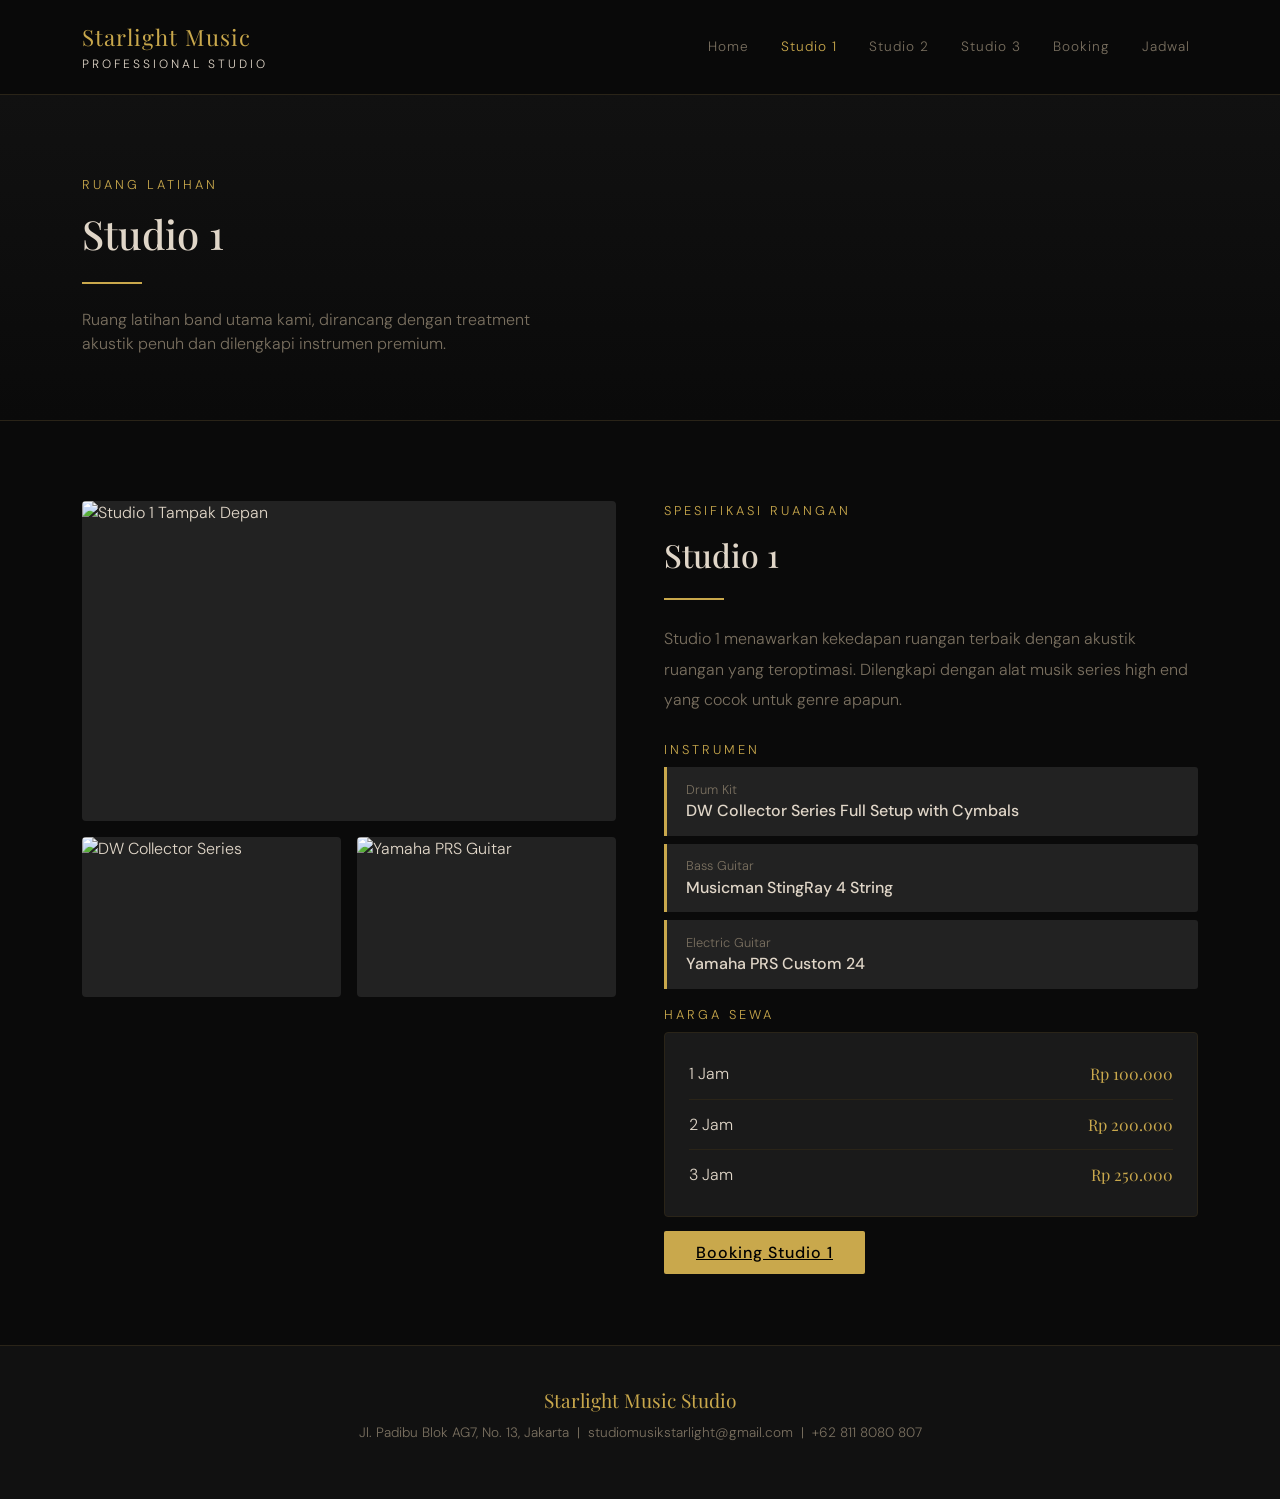
==== studio1.html @ 62aedbd3 "Add files via upload" ====
<!DOCTYPE html>
<html lang="id">

<head>
  <meta charset="UTF-8" />
  <meta name="viewport" content="width=device-width, initial-scale=1.0" />
  <title>Studio 1 — Starlight Music Studio</title>
  <link rel="stylesheet" href="https://cdn.jsdelivr.net/npm/bootstrap@5.3.3/dist/css/bootstrap.min.css" />
  <link rel="stylesheet" href="https://cdn.jsdelivr.net/npm/bootstrap-icons@1.11.3/font/bootstrap-icons.min.css" />
  <link rel="stylesheet" href="style.css" />
</head>

<body>

  <!-- navbar -->
  <nav class="navbar navbar-expand-lg sticky-top">
    <div class="container">
      <a class="navbar-brand" href="index.html">Starlight Music<span>PROFESSIONAL STUDIO</span></a>
      <button class="navbar-toggler" type="button" data-bs-toggle="collapse" data-bs-target="#nav">
        <i class="bi bi-list text-warning"></i>
      </button>
      <div class="collapse navbar-collapse" id="nav">
        <ul class="navbar-nav ms-auto gap-lg-3">
          <li class="nav-item"><a class="nav-link" href="index.html">Home</a></li>
          <li class="nav-item"><a class="nav-link active" href="studio1.html">Studio 1</a></li>
          <li class="nav-item"><a class="nav-link" href="studio2.html">Studio 2</a></li>
          <li class="nav-item"><a class="nav-link" href="studio3.html">Studio 3</a></li>
          <li class="nav-item"><a class="nav-link" href="booking.html">Booking</a></li>
          <li class="nav-item"><a class="nav-link" href="schedule.html">Jadwal</a></li>
        </ul>
      </div>
    </div>
  </nav>

  <!-- header -->
  <div class="page-header">
    <div class="container">
      <p class="label-gold">Ruang Latihan</p>
      <h1>Studio 1</h1>
      <div class="divider-gold"></div>
      <p style="color:var(--muted); max-width:500px;">
        Ruang latihan band utama kami, dirancang dengan treatment akustik penuh dan dilengkapi instrumen premium.
      </p>
    </div>
  </div>

  <!-- content -->
  <section class="section">
    <div class="container">
      <div class="row g-5">

        <!-- foto studioo -->
        <div class="col-lg-6">
          <img src="assets/fotostudio1.png" class="img-studio" style="height:320px;" alt="Studio 1 Tampak Depan">
          <div class="row g-3 mt-0">
            <div class="col-6">
              <img src="img/studio1-drum.jpg" class="img-studio" style="height:160px;" alt="DW Collector Series">
            </div>
            <div class="col-6">
              <img src="img/studio1-guitar.jpg" class="img-studio" style="height:160px;" alt="Yamaha PRS Guitar">
            </div>
          </div>
        </div>

        <!-- detail -->
        <div class="col-lg-6">
          <p class="label-gold">Spesifikasi Ruangan</p>
          <h2 class="section-title mb-1">Studio 1</h2>
          <div class="divider-gold"></div>

          <p style="color:var(--muted); line-height:1.9; margin-bottom:1.5rem;">
            Studio 1 menawarkan kekedapan ruangan terbaik dengan akustik ruangan yang teroptimasi.
            Dilengkapi dengan alat musik series high end yang cocok untuk genre apapun.
          </p>

          <!-- alat -->
          <p class="label-gold mb-2">Instrumen</p>
          <div class="gear-item mb-2">
            <div class="gear-type">Drum Kit</div>
            <div class="gear-name">DW Collector Series Full Setup with Cymbals</div>
          </div>
          <div class="gear-item mb-2">
            <div class="gear-type">Bass Guitar</div>
            <div class="gear-name">Musicman StingRay 4 String</div>
          </div>
          <div class="gear-item mb-3">
            <div class="gear-type">Electric Guitar</div>
            <div class="gear-name">Yamaha PRS Custom 24</div>
          </div>

          <!-- pricelist -->
          <p class="label-gold mb-2">Harga Sewa</p>
          <div
            style="background:var(--dark3); border:1px solid #2a2418; border-radius:4px; padding:1rem 1.5rem; margin-bottom:1.5rem;">
            <div class="price-row">
              <span>1 Jam</span>
              <span class="price-amount">Rp 100.000</span>
            </div>
            <div class="price-row">
              <span>2 Jam</span>
              <span class="price-amount">Rp 200.000</span>
            </div>
            <div class="price-row">
              <span>3 Jam</span>
              <span class="price-amount">Rp 250.000</span>
            </div>
          </div>

          <a href="booking.html" class="btn-gold">Booking Studio 1</a>
        </div>
      </div>
    </div>
  </section>

  <!-- foooter -->
  <footer>
    <div class="brand-foot mb-2">Starlight Music Studio</div>
    <p>Jl. Padibu Blok AG7, No. 13, Jakarta &nbsp;|&nbsp; studiomusikstarlight@gmail.com &nbsp;|&nbsp; +62 811 8080 807
    </p>
  </footer>

  <script src="https://cdn.jsdelivr.net/npm/bootstrap@5.3.3/dist/js/bootstrap.bundle.min.js"></script>
</body>

</html>
---- style.css ----
/* minta font */
@import url('https://fonts.googleapis.com/css2?family=Playfair+Display:wght@400;700&family=DM+Sans:wght@300;400;500&display=swap');

:root {
  --gold: #c9a84c;
  --gold-light: #e8c97a;
  --dark: #0a0a0a;
  --dark2: #111111;
  --dark3: #1a1a1a;
  --dark4: #222222;
  --text: #e0d6c8;
  --muted: #7a7060;
}

* { margin: 0; padding: 0; box-sizing: border-box; }

body {
  background: var(--dark);
  color: var(--text);
  font-family: 'DM Sans', sans-serif;
  font-weight: 300;
}

h1, h2, h3, .brand {
  font-family: 'Playfair Display', serif;
}

/* navigasi */
.navbar {
  background: rgba(10,10,10,0.97) !important;
  border-bottom: 1px solid #2a2418;
  padding: 1rem 0;
}
.navbar-brand {
  font-family: 'Playfair Display', serif;
  font-size: 1.4rem;
  color: var(--gold) !important;
  letter-spacing: 1px;
}
.navbar-brand span { color: var(--text); font-size: 0.75rem; display: block; letter-spacing: 3px; font-family: 'DM Sans', sans-serif; font-weight: 300; }
.nav-link { color: var(--muted) !important; letter-spacing: 1px; font-size: 0.85rem; transition: color .2s; }
.nav-link:hover, .nav-link.active { color: var(--gold) !important; }
.navbar-toggler { border-color: var(--muted); }

/* footer */
footer {
  background: var(--dark2);
  border-top: 1px solid #2a2418;
  padding: 2.5rem 0;
  text-align: center;
  color: var(--muted);
  font-size: 0.85rem;
}
footer .brand-foot { font-family: 'Playfair Display', serif; color: var(--gold); font-size: 1.2rem; }

/* heroo     */
.hero {
  min-height: 90vh;
  display: flex;
  align-items: center;
  background: linear-gradient(135deg, #0a0a0a 60%, #1a1408 100%);
  position: relative;
  overflow: hidden;
}
.hero::before {
  content: '';
  position: absolute;
  width: 600px; height: 600px;
  background: radial-gradient(circle, rgba(201,168,76,0.07) 0%, transparent 70%);
  top: -100px; right: -100px;
  pointer-events: none;
}
.hero-title {
  font-size: clamp(2.5rem, 5vw, 4.5rem);
  line-height: 1.1;
  color: #fff;
}
.hero-title span { color: var(--gold); }
.hero-sub {
  color: var(--muted);
  font-size: 1rem;
  letter-spacing: 2px;
  text-transform: uppercase;
  margin-bottom: 1rem;
}
.hero-desc { color: var(--text); opacity: 0.7; max-width: 480px; line-height: 1.8; }
.divider-gold { width: 60px; height: 2px; background: var(--gold); margin: 1.5rem 0; }

/* buton */
.btn-gold {
  background: var(--gold);
  color: #000;
  border: none;
  padding: 0.7rem 2rem;
  font-family: 'DM Sans', sans-serif;
  font-weight: 500;
  letter-spacing: 1px;
  border-radius: 2px;
  transition: background .2s, transform .1s;
}
.btn-gold:hover { background: var(--gold-light); color: #000; transform: translateY(-1px); }
.btn-outline-gold {
  border: 1px solid var(--gold);
  color: var(--gold);
  background: transparent;
  padding: 0.7rem 2rem;
  border-radius: 2px;
  letter-spacing: 1px;
  transition: all .2s;
}
.btn-outline-gold:hover { background: var(--gold); color: #000; }

/* studio cards */
.studio-card {
  background: var(--dark3);
  border: 1px solid #2a2418;
  border-radius: 4px;
  overflow: hidden;
  transition: border-color .2s, transform .2s;
}
.studio-card:hover { border-color: var(--gold); transform: translateY(-3px); }
.studio-card .card-body { padding: 1.5rem; }
.studio-card .price-tag {
  font-family: 'Playfair Display', serif;
  color: var(--gold);
  font-size: 1.5rem;
}

/* section */
.section { padding: 5rem 0; }
.section-title {
  font-size: 2rem;
  color: var(--text);
  margin-bottom: 0.5rem;
}
.label-gold {
  color: var(--gold);
  font-size: 0.8rem;
  letter-spacing: 3px;
  text-transform: uppercase;
}

/* list instrumen */
.gear-item {
  background: var(--dark4);
  border-left: 3px solid var(--gold);
  padding: 0.8rem 1.2rem;
  margin-bottom: 0.5rem;
  border-radius: 0 3px 3px 0;
}
.gear-item .gear-name { font-weight: 500; color: var(--text); }
.gear-item .gear-type { font-size: 0.8rem; color: var(--muted); }

/* tabel harga */
.price-row {
  display: flex;
  justify-content: space-between;
  padding: 0.8rem 0;
  border-bottom: 1px solid #2a2418;
}
.price-row:last-child { border-bottom: none; }
.price-amount { color: var(--gold); font-family: 'Playfair Display', serif; }

/* form booking */
.form-control, .form-select {
  background: var(--dark3) !important;
  border: 1px solid #2a2418 !important;
  color: var(--text) !important;
  border-radius: 3px;
}
.form-control:focus, .form-select:focus {
  border-color: var(--gold) !important;
  box-shadow: 0 0 0 2px rgba(201,168,76,0.15) !important;
}
.form-label { color: var(--muted); font-size: 0.85rem; letter-spacing: 1px; }

/* tabel jadwal */
.table-schedule {
  width: 100%;
  border-collapse: collapse;
  font-size: 0.9rem;
}
.table-schedule th {
  background: var(--dark3);
  color: var(--gold);
  padding: 0.9rem 1rem;
  text-align: center;
  border: 1px solid #2a2418;
  font-family: 'Playfair Display', serif;
  font-weight: 400;
  letter-spacing: 1px;
}
.table-schedule td {
  padding: 0.75rem 1rem;
  border: 1px solid #1e1e1e;
  text-align: center;
  color: var(--muted);
  vertical-align: middle;
}
.table-schedule td:first-child { color: var(--text); font-weight: 500; }
.booked-cell {
  background: rgba(201,168,76,0.1);
  color: var(--gold) !important;
  font-size: 0.8rem;
  border-radius: 3px;
  padding: 4px 8px;
  display: inline-block;
}

/* tempat qrisssssss */
.modal-content {
  background: var(--dark2) !important;
  border: 1px solid #2a2418 !important;
}
.modal-header { border-bottom: 1px solid #2a2418 !important; }
.modal-footer { border-top: 1px solid #2a2418 !important; }
.qris-box {
  background: #fff;
  border-radius: 8px;
  padding: 1.5rem;
  display: inline-block;
  text-align: center;
}
.qris-box img { width: 200px; height: 200px; }

/* header halaman */
.page-header {
  padding: 5rem 0 3rem;
  background: linear-gradient(180deg, #111 0%, var(--dark) 100%);
  border-bottom: 1px solid #2a2418;
}
.page-header h1 { font-size: 2.5rem; }

/* tempat taruh foto */
.img-studio {
  width: 100%;
  height: 280px;
  object-fit: cover;
  border-radius: 4px;
  background: var(--dark4);
  display: block;
}
.img-placeholder {
  width: 100%;
  height: 280px;
  background: var(--dark4);
  border-radius: 4px;
  display: flex;
  align-items: center;
  justify-content: center;
  border: 1px dashed #2a2418;
  color: var(--muted);
  font-size: 0.85rem;
  letter-spacing: 1px;
}
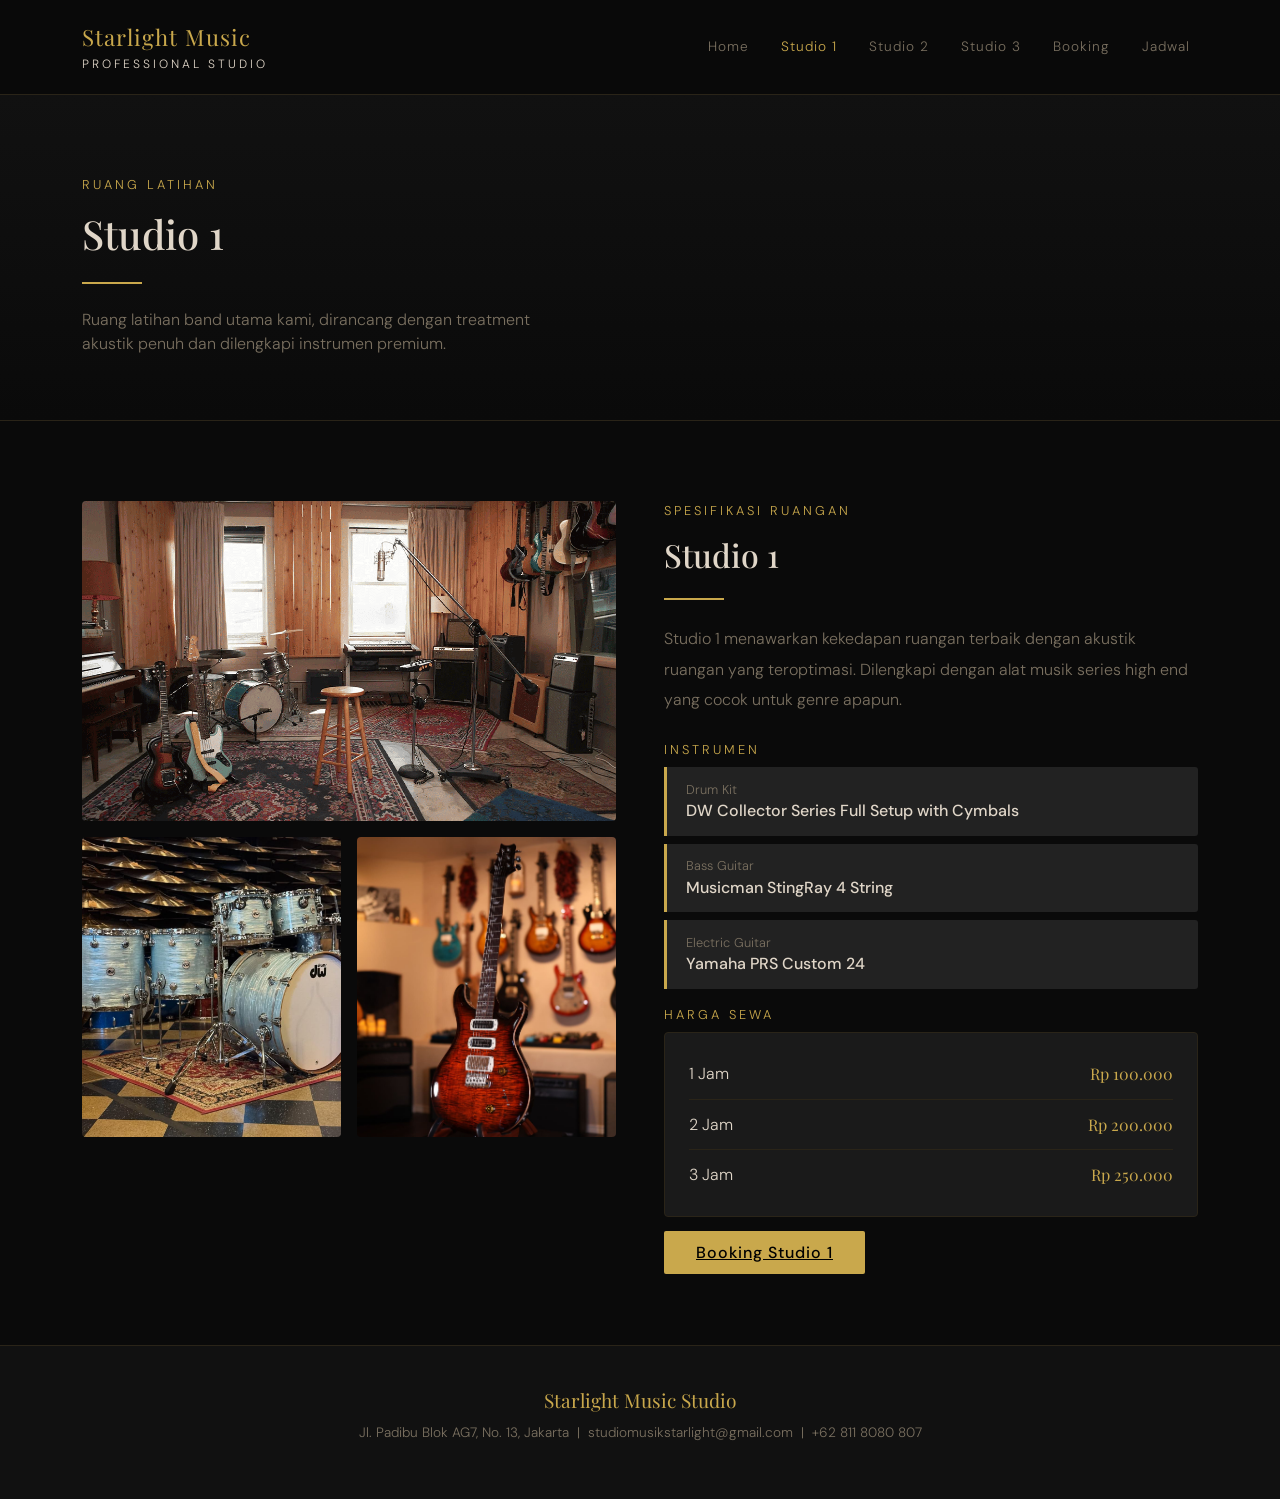
==== commit 590d620d: "Add files via upload" ====
--- a/studio1.html
+++ b/studio1.html
@@ -51,13 +51,13 @@
 
         <!-- foto studioo -->
         <div class="col-lg-6">
-          <img src="assets/fotostudio1.png" class="img-studio" style="height:320px;" alt="Studio 1 Tampak Depan">
+          <img src="fotostudio1.png" class="img-studio" style="height:320px;" alt="Studio 1 Tampak Depan">
           <div class="row g-3 mt-0">
             <div class="col-6">
-              <img src="img/studio1-drum.jpg" class="img-studio" style="height:160px;" alt="DW Collector Series">
+              <img src="dw.jpg" class="img-studio" style="height:300px;" alt="DW Collector Series">
             </div>
             <div class="col-6">
-              <img src="img/studio1-guitar.jpg" class="img-studio" style="height:160px;" alt="Yamaha PRS Guitar">
+              <img src="prs.jpg" class="img-studio" style="height:300px;" alt="Yamaha PRS Guitar">
             </div>
           </div>
         </div>
